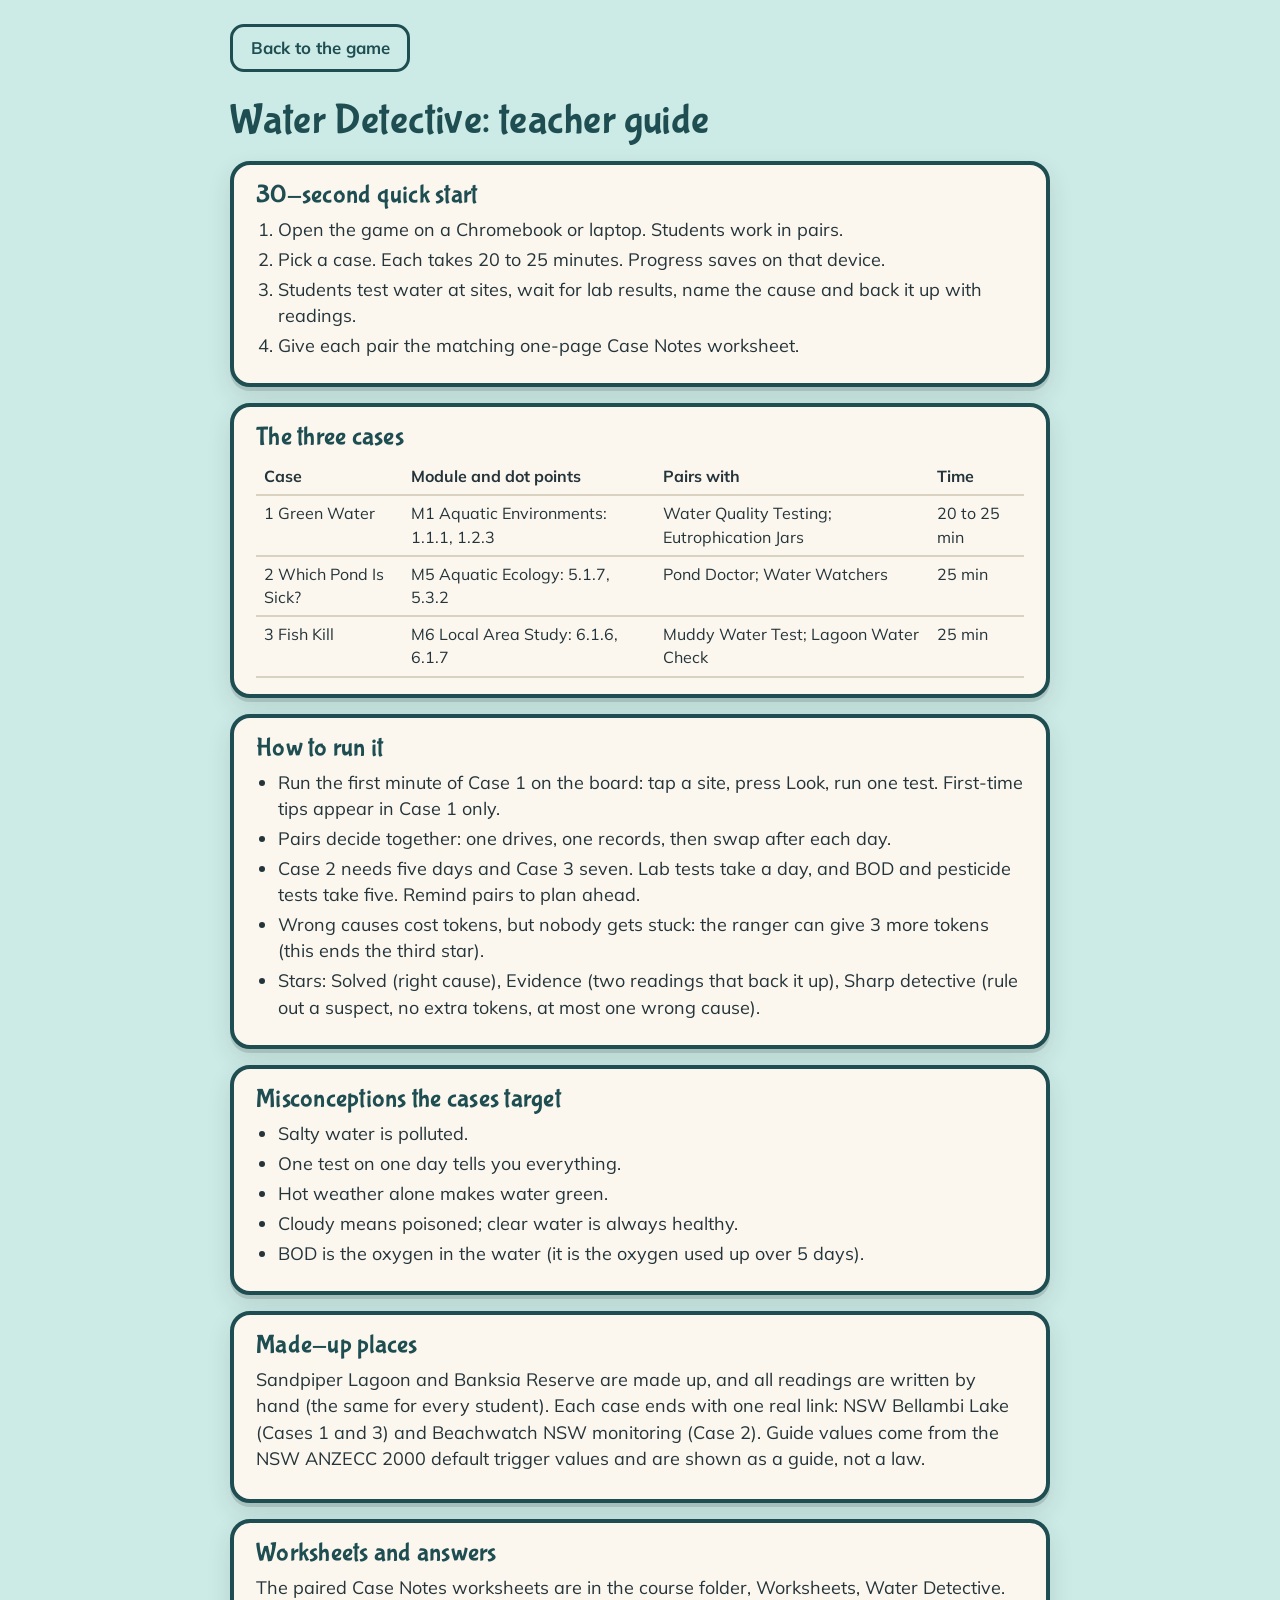
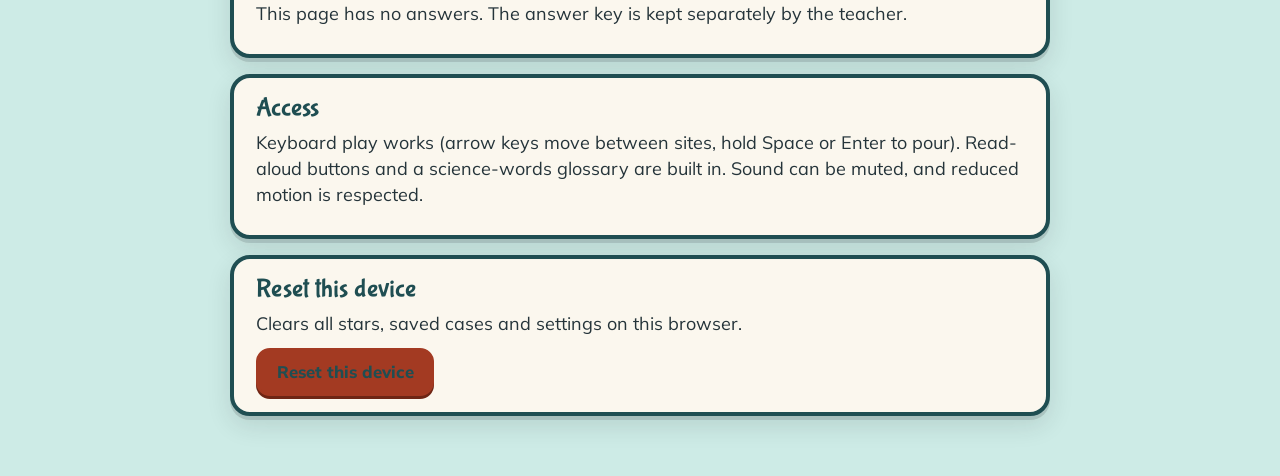
==== teacher.html @ 53dbc64f "Water Detective UI: map, instruments, board, wrap-up, report, teacher guide, playtest Co-Authored-By" ====
<!doctype html>
<html lang="en-AU">
<head>
<meta charset="utf-8">
<meta name="viewport" content="width=device-width, initial-scale=1">
<title>Water Detective: teacher guide</title>
<link rel="stylesheet" href="styles.css">
<style>
  .tg { max-width: 860px; margin: 0 auto; padding: 24px 20px 60px; display: flex; flex-direction: column; gap: 16px; }
  .tg section { background: var(--paper); border: 4px solid var(--ink); border-radius: 20px; padding: 16px 22px; box-shadow: var(--shadow); }
  .tg h2 { margin-bottom: 8px; } .tg ul, .tg ol { margin: 0 0 8px; padding-left: 22px; } .tg li { margin-bottom: 4px; }
  .tg table { width: 100%; border-collapse: collapse; font-size: 1rem; } .tg th, .tg td { text-align: left; padding: 6px 8px; border-bottom: 2px solid #D9D2C0; vertical-align: top; }
  .tg a { color: var(--ink); font-weight: 700; }
</style>
</head>
<body>
<div class="tg">
  <p><a class="btn ghost" href="index.html">Back to the game</a></p>
  <h1>Water Detective: teacher guide</h1>
  <section><h2>30-second quick start</h2>
    <ol><li>Open the game on a Chromebook or laptop. Students work in pairs.</li>
    <li>Pick a case. Each takes 20 to 25 minutes. Progress saves on that device.</li>
    <li>Students test water at sites, wait for lab results, name the cause and back it up with readings.</li>
    <li>Give each pair the matching one-page Case Notes worksheet.</li></ol></section>
  <section><h2>The three cases</h2>
    <table><thead><tr><th>Case</th><th>Module and dot points</th><th>Pairs with</th><th>Time</th></tr></thead><tbody>
    <tr><td>1 Green Water</td><td>M1 Aquatic Environments: 1.1.1, 1.2.3</td><td>Water Quality Testing; Eutrophication Jars</td><td>20 to 25 min</td></tr>
    <tr><td>2 Which Pond Is Sick?</td><td>M5 Aquatic Ecology: 5.1.7, 5.3.2</td><td>Pond Doctor; Water Watchers</td><td>25 min</td></tr>
    <tr><td>3 Fish Kill</td><td>M6 Local Area Study: 6.1.6, 6.1.7</td><td>Muddy Water Test; Lagoon Water Check</td><td>25 min</td></tr></tbody></table></section>
  <section><h2>How to run it</h2>
    <ul><li>Run the first minute of Case 1 on the board: tap a site, press Look, run one test. First-time tips appear in Case 1 only.</li>
    <li>Pairs decide together: one drives, one records, then swap after each day.</li>
    <li>Case 2 needs five days and Case 3 seven. Lab tests take a day, and BOD and pesticide tests take five. Remind pairs to plan ahead.</li>
    <li>Wrong causes cost tokens, but nobody gets stuck: the ranger can give 3 more tokens (this ends the third star).</li>
    <li>Stars: Solved (right cause), Evidence (two readings that back it up), Sharp detective (rule out a suspect, no extra tokens, at most one wrong cause).</li></ul></section>
  <section><h2>Misconceptions the cases target</h2>
    <ul><li>Salty water is polluted.</li><li>One test on one day tells you everything.</li><li>Hot weather alone makes water green.</li>
    <li>Cloudy means poisoned; clear water is always healthy.</li><li>BOD is the oxygen in the water (it is the oxygen used up over 5 days).</li></ul></section>
  <section><h2>Made-up places</h2>
    <p>Sandpiper Lagoon and Banksia Reserve are made up, and all readings are written by hand (the same for every student). Each case ends with one real link: NSW Bellambi Lake (Cases 1 and 3) and Beachwatch NSW monitoring (Case 2). Guide values come from the NSW ANZECC 2000 default trigger values and are shown as a guide, not a law.</p></section>
  <section><h2>Worksheets and answers</h2>
    <p>The paired Case Notes worksheets are in the course folder, Worksheets, Water Detective. This page has no answers. The answer key is kept separately by the teacher.</p></section>
  <section><h2>Access</h2>
    <p>Keyboard play works (arrow keys move between sites, hold Space or Enter to pour). Read-aloud buttons and a science-words glossary are built in. Sound can be muted, and reduced motion is respected.</p></section>
  <section><h2>Reset this device</h2>
    <p>Clears all stars, saved cases and settings on this browser.</p>
    <button class="btn danger" id="reset" type="button">Reset this device</button> <span id="done" role="status"></span></section>
</div>
<script>
  document.getElementById('reset').onclick = function () {
    if (!confirm('Clear all Water Detective progress on this device?')) return;
    try { localStorage.removeItem('water-detective:v1'); document.getElementById('done').textContent = 'Done. This device is reset.'; } catch (e) { document.getElementById('done').textContent = 'Could not reset.'; }
  };
</script>
</body>
</html>
---- styles.css ----
/* Water Detective: friendly field-notebook style. Light theme only (projector + print). */
@font-face { font-family: 'Bubblegum Sans'; src: url('fonts/BubblegumSans-Regular.ttf') format('truetype'); font-display: swap; }
@font-face { font-family: 'Mulish'; src: url('fonts/mulish-400.ttf') format('truetype'); font-weight: 400; font-display: swap; }
@font-face { font-family: 'Mulish'; src: url('fonts/mulish-700.ttf') format('truetype'); font-weight: 700; font-display: swap; }
@font-face { font-family: 'Mulish'; src: url('fonts/mulish-800.ttf') format('truetype'); font-weight: 800; font-display: swap; }

:root {
  --paper: #FBF7EE; --paper2: #F3ECDC; --text: #25343A; --muted: #55646A;
  --ink: #1F4E52; --bg: #CDEBE6; --pop: #F2A07F; --pop2: #E8775A;
  --good: #1E7A45; --goodbg: #DDF1E3; --warn: #8A4B00; --warnbg: #FFEFC9; --bad: #A33A22; --badbg: #FCE3DB;
  --focus: #0B5FFF; --radius: 18px; --shadow: 0 4px 0 rgba(31,40,44,.14), 0 10px 24px rgba(31,40,44,.12);
  --head: 'Bubblegum Sans', 'Trebuchet MS', system-ui, sans-serif; --body: 'Mulish', system-ui, sans-serif;
  color-scheme: light;
}
* { box-sizing: border-box; }
html { -webkit-text-size-adjust: 100%; }
body { margin: 0; font-family: var(--body); font-size: 18px; line-height: 1.45; color: var(--text); background: var(--bg); min-height: 100vh; overflow-x: hidden; }
body.has-dialog { overflow: hidden; }
#app { min-height: 100vh; display: flex; flex-direction: column; background: var(--bg); transition: background .3s; }
h1[tabindex]:focus { outline: none; }
h1, h2, h3 { font-family: var(--head); font-weight: 400; color: var(--ink); margin: 0; line-height: 1.1; letter-spacing: .01em; }
h1 { font-size: 2.6rem; } h2 { font-size: 1.6rem; } h3 { font-size: 1.25rem; }
p { margin: 0 0 .6em; }
.lead { font-size: 1.15rem; max-width: 46ch; }
.sr-only { position: absolute; width: 1px; height: 1px; margin: -1px; padding: 0; overflow: hidden; clip: rect(0 0 0 0); white-space: nowrap; border: 0; }
.skip { position: absolute; left: -999px; top: 0; background: #fff; padding: .5rem 1rem; z-index: 999; }
.skip:focus { left: 8px; top: 8px; }
:focus-visible { outline: 4px solid var(--focus); outline-offset: 3px; border-radius: 8px; }
button { font: inherit; color: inherit; }
.ico { display: block; flex: none; overflow: visible; }
[hidden] { display: none !important; }

/* ─── buttons */
.btn { display: inline-flex; align-items: center; justify-content: center; gap: .5rem; min-height: 48px; padding: .55rem 1.1rem; border: 3px solid var(--ink); border-radius: 14px; background: var(--paper); color: var(--ink); font-weight: 800; font-size: 1.05rem; cursor: pointer; text-decoration: none; box-shadow: 0 3px 0 var(--ink); transition: transform .08s, box-shadow .08s, background .15s; }
.btn:hover { background: #fff; }
.btn:active { transform: translateY(3px); box-shadow: 0 0 0 var(--ink); }
.btn.primary { background: var(--ink); color: #fff; }
.btn.primary:hover { filter: brightness(1.12); background: var(--ink); }
.btn.secondary { background: var(--pop); color: #26191A; }
.btn.secondary:hover { background: var(--pop); filter: brightness(1.05); }
.btn.ghost { background: transparent; box-shadow: none; border-color: var(--ink); }
.btn.ghost:hover { background: rgba(255,255,255,.7); }
.btn.big { min-height: 58px; font-size: 1.25rem; padding: .7rem 1.6rem; border-radius: 16px; }
.btn.wide { width: 100%; justify-content: flex-start; }
.btn.danger { background: var(--bad); border-color: var(--bad); box-shadow: 0 3px 0 #6e2514; }
.btn.link { border: 0; background: none; box-shadow: none; text-decoration: underline; min-height: 44px; font-weight: 700; color: var(--ink); }
.btn.icon-btn { width: 48px; min-width: 48px; padding: 0; }
.btn.disabled, .btn[disabled] { opacity: .55; cursor: not-allowed; box-shadow: none; }
.btn.disabled:active { transform: none; }
.flip { transform: scaleX(-1); display: flex; }

/* ─── top bar */
.topbar { position: sticky; top: 0; z-index: 20; display: flex; align-items: center; gap: 12px; min-height: 64px; padding: 6px 14px; background: var(--paper); border-bottom: 4px solid var(--ink); }
.tb-spacer { flex: 1; }
.tb-title { display: flex; flex-direction: column; line-height: 1.05; min-width: 0; }
.tb-case { font-weight: 800; font-size: .8rem; text-transform: uppercase; letter-spacing: .08em; color: var(--muted); }
.tb-name { font-family: var(--head); font-size: 1.55rem; color: var(--ink); white-space: nowrap; overflow: hidden; text-overflow: ellipsis; }
.tb-day { display: flex; align-items: center; gap: 8px; padding: 4px 14px 4px 10px; border: 3px solid var(--ink); border-radius: 999px; background: #fff; font-size: 1.05rem; white-space: nowrap; }
.tb-tokens { display: flex; align-items: center; gap: 10px; padding: 4px 12px; border: 3px solid var(--ink); border-radius: 999px; background: #fff; }
.tok-n { font-size: 1.15rem; min-width: 1ch; }
.drops { display: flex; gap: 2px; align-items: center; }
.drop { display: flex; transition: transform .2s, opacity .2s; }
.drop.empty { opacity: .28; filter: grayscale(1); }
.drop.spent { animation: pop-out .6s ease-out; }
.drop.gain { animation: pop-in .5s ease-out; }
.tb-btn { min-height: 46px; padding: .35rem .8rem; box-shadow: 0 3px 0 var(--ink); }
.title-bar { background: transparent; border-bottom: 0; position: static; min-height: 0; padding-bottom: 0; }

/* ─── title */
.title { max-width: 1100px; width: 100%; margin: 0 auto; padding: 0 20px 28px; display: flex; flex-direction: column; align-items: center; gap: 14px; }
.hero { text-align: center; display: flex; flex-direction: column; align-items: center; gap: 4px; padding-top: 4px; }
.hero h1 { font-size: 3.2rem; color: var(--ink); text-shadow: 3px 3px 0 var(--pop); }
.tagline { font-size: 1.35rem; font-weight: 700; color: var(--ink); margin: 0 0 6px; }
.logo { display: block; }
.cards { display: grid; grid-template-columns: repeat(3, 1fr); gap: 20px; width: 100%; }
.case-card { background: var(--paper); border: 4px solid var(--ink); border-radius: 22px; padding: 16px 18px 18px; box-shadow: var(--shadow); display: flex; flex-direction: column; gap: 6px; position: relative; overflow: hidden; }
.case-card::before { content: ''; position: absolute; inset: 0 0 auto 0; height: 14px; background: var(--pop); border-bottom: 4px solid var(--ink); }
.cc-top { display: flex; justify-content: space-between; align-items: center; margin-top: 14px; }
.cc-mod { background: var(--ink); color: #fff; font-weight: 800; border-radius: 999px; padding: 2px 12px; font-size: .95rem; }
.cc-badge { font-weight: 800; font-size: .85rem; color: var(--ink); background: var(--bg); border: 2px solid var(--ink); border-radius: 999px; padding: 0 10px; }
.case-card h2 { font-size: 1.9rem; margin-top: 4px; }
.cc-num { display: block; font-family: var(--body); font-weight: 800; font-size: .85rem; letter-spacing: .08em; text-transform: uppercase; color: var(--muted); }
.cc-place, .cc-dots { margin: 0; color: var(--muted); font-size: .98rem; }
.cc-stars { display: flex; gap: 2px; margin: 6px 0; color: var(--ink); }
.cc-actions { display: flex; flex-direction: column; align-items: flex-start; gap: 2px; margin-top: auto; }
.title-links { display: flex; flex-wrap: wrap; justify-content: center; gap: 12px; }
.title-toggles { display: flex; flex-wrap: wrap; justify-content: center; gap: 14px; }
.fine { color: var(--muted); font-size: .95rem; margin: 0; }
.toggle { display: inline-flex; align-items: center; gap: 12px; min-height: 48px; padding: 6px 14px; background: var(--paper); border: 3px solid var(--ink); border-radius: 14px; cursor: pointer; font-weight: 700; }
.tg-pill { width: 46px; height: 26px; border-radius: 999px; background: #C9CFD2; border: 3px solid var(--ink); position: relative; transition: background .15s; }
.tg-knob { position: absolute; top: 1px; left: 1px; width: 18px; height: 18px; border-radius: 50%; background: #fff; border: 2px solid var(--ink); transition: transform .15s; }
.toggle[aria-checked="true"] .tg-pill { background: var(--good); }
.toggle[aria-checked="true"] .tg-knob { transform: translateX(20px); }
.tg-state { min-width: 2.2ch; font-weight: 800; }
.menu { display: flex; flex-direction: column; gap: 12px; }
.menu .toggle { width: 100%; justify-content: space-between; }

/* ─── call + kit + wrap-up + results */
.call, .kit, .wrap, .results, .report { width: 100%; max-width: 900px; margin: 0 auto; padding: 22px 20px 48px; display: flex; flex-direction: column; gap: 14px; }
.kicker { margin: 0; font-weight: 800; text-transform: uppercase; letter-spacing: .08em; color: var(--muted); font-size: .9rem; }
.call h1 { font-size: 3rem; }
.call-row { display: flex; align-items: flex-end; gap: 18px; margin: 4px 0; }
.ranger { flex: none; background: #fff; border: 4px solid var(--ink); border-radius: 50%; padding: 6px; display: block; }
.bubble { position: relative; background: var(--paper); border: 4px solid var(--ink); border-radius: 24px; padding: 16px 22px; font-size: 1.3rem; box-shadow: var(--shadow); }
.bubble::before { content: ''; position: absolute; left: -16px; bottom: 34px; width: 24px; height: 24px; background: var(--paper); border-left: 4px solid var(--ink); border-bottom: 4px solid var(--ink); transform: rotate(45deg); }
.bubble .from { font-weight: 800; color: var(--ink); margin-bottom: 4px; }
.bubble .say { font-size: 1.3rem; line-height: 1.4; }
.chips { display: flex; flex-wrap: wrap; gap: 10px; }
.chip-info { display: inline-flex; align-items: center; gap: 8px; padding: 6px 14px 6px 10px; background: var(--paper); border: 3px solid var(--ink); border-radius: 999px; font-weight: 700; }
.call-actions { display: flex; flex-wrap: wrap; gap: 12px; align-items: center; margin-top: 8px; }
.kit h1, .wrap h1, .results h1 { font-size: 2.6rem; }
.kit-prog { font-weight: 800; color: var(--ink); margin: 0; }
.kit-grid { display: grid; grid-template-columns: repeat(3, 1fr); gap: 14px; }
.kit-item { position: relative; display: flex; flex-direction: column; align-items: center; justify-content: center; gap: 8px; min-height: 150px; padding: 14px 10px; background: var(--paper); border: 4px solid var(--ink); border-radius: 20px; cursor: pointer; box-shadow: 0 4px 0 var(--ink); font-weight: 800; text-align: center; color: var(--ink); }
.kit-item:hover:not(:disabled) { background: #fff; }
.kit-item.packed { background: var(--goodbg); border-color: var(--good); box-shadow: 0 4px 0 var(--good); color: #123d24; }
.kit-item:disabled { opacity: .5; cursor: default; }
.k-ok { position: absolute; top: 8px; right: 8px; width: 32px; height: 32px; border-radius: 50%; background: var(--good); color: #fff; display: none; align-items: center; justify-content: center; }
.kit-item.packed .k-ok { display: flex; }
.kit-msg { min-height: 3.2em; margin: 0; padding: 10px 16px; border-radius: 14px; background: var(--paper); border: 3px dashed var(--ink); font-weight: 700; }
.kit-msg.good { background: var(--goodbg); border-style: solid; border-color: var(--good); }
.kit-msg.bad { background: var(--badbg); border-style: solid; border-color: var(--bad); }
.kit.quick { align-items: flex-start; }
.shake, .wobble { animation: wobble .45s; }

.paper { background: var(--paper); border: 4px solid var(--ink); border-radius: 20px; padding: 18px 22px; box-shadow: var(--shadow); }
.frame { font-size: 1.5rem; line-height: 2.3; margin: 0; }
.blank { font: inherit; font-weight: 800; color: var(--ink); background: #fff; border: 3px dashed var(--ink); border-radius: 12px; padding: 0 14px; min-width: 6.5ch; min-height: 48px; cursor: pointer; vertical-align: baseline; margin: 0 2px; }
.blank.active { border-style: solid; background: var(--bg); box-shadow: 0 0 0 4px var(--pop); }
.blank.filled { background: var(--goodbg); border: 3px solid var(--good); color: #123d24; cursor: default; }
.chip-tray { display: flex; flex-wrap: wrap; gap: 12px; align-items: center; min-height: 64px; }
.tray-label { font-weight: 800; color: var(--muted); width: 100%; }
.wchip { font-weight: 800; font-size: 1.3rem; padding: 10px 22px; min-height: 52px; background: var(--pop); color: #26191A; border: 3px solid var(--ink); border-radius: 999px; cursor: pointer; box-shadow: 0 3px 0 var(--ink); }
.wchip:hover { filter: brightness(1.06); }
.chip-hint { min-height: 1.6em; color: var(--bad); font-weight: 700; margin: 0; }

.stars { list-style: none; margin: 0; padding: 0; display: grid; grid-template-columns: repeat(3, 1fr); gap: 14px; }
.star-slot { display: flex; flex-direction: column; align-items: center; text-align: center; gap: 4px; padding: 14px 10px; background: var(--paper); border: 4px solid var(--ink); border-radius: 20px; opacity: .3; transform: scale(.85); }
.star-slot.missed { color: var(--muted); }
.star-slot.stamped { opacity: 1; animation: stamp .5s cubic-bezier(.2, 1.6, .4, 1) both; }
.star-slot strong { font-family: var(--head); font-weight: 400; font-size: 1.4rem; color: var(--ink); }
.star-why { font-size: .98rem; }
.story h2, .real h2 { margin-bottom: 6px; }
.story p { font-size: 1.3rem; margin: 0; }
.res-actions { display: flex; flex-wrap: wrap; gap: 12px; align-items: center; }
.nb-flags summary { cursor: pointer; font-weight: 800; padding: 10px 0; color: var(--ink); }

/* ─── glossary */
.gloss { font: inherit; color: var(--ink); background: linear-gradient(transparent 62%, color-mix(in srgb, var(--pop) 60%, transparent) 62%); border: 0; border-bottom: 2px dotted var(--ink); padding: 0 1px; margin: 0; cursor: help; font-weight: 700; }
.gloss:hover { background: var(--pop); }
.gl-list { display: grid; gap: 10px; margin-top: 12px; }
.gl-row { padding: 10px 14px; background: #fff; border: 3px solid var(--ink); border-radius: 14px; }
.gl-row h3 { margin-bottom: 2px; }
.gl-row p { margin: 0; }

/* ─── dialogs */
.dlg { position: fixed; inset: 0; z-index: 100; background: rgba(28, 38, 42, .58); display: flex; align-items: center; justify-content: center; padding: 14px; animation: fade .15s; }
.dlg-panel { width: min(560px, 100%); max-height: calc(100vh - 28px); overflow: auto; background: var(--paper); border: 4px solid var(--ink); border-radius: 22px; box-shadow: 0 12px 40px rgba(0,0,0,.35); display: flex; flex-direction: column; }
.dlg.wide .dlg-panel { width: min(880px, 100%); }
.dlg.small .dlg-panel { width: min(440px, 100%); }
.dlg-head { display: flex; align-items: center; justify-content: space-between; gap: 10px; padding: 14px 14px 4px 22px; }
.dlg-head h2 { font-size: 1.9rem; }
.dlg-body { padding: 8px 22px 16px; display: flex; flex-direction: column; gap: 12px; }
.dlg-actions { display: flex; gap: 12px; justify-content: flex-end; padding: 0 22px 18px; flex-wrap: wrap; }
.table-wrap { overflow-x: auto; }
.guide-table { width: 100%; border-collapse: separate; border-spacing: 0; background: #fff; border: 3px solid var(--ink); border-radius: 14px; overflow: hidden; font-size: 1.02rem; }
.guide-table th, .guide-table td { text-align: left; padding: 9px 12px; border-bottom: 2px solid #D9D2C0; vertical-align: top; }
.guide-table thead th { background: var(--bg); font-family: var(--head); font-weight: 400; font-size: 1.15rem; color: var(--ink); }
.guide-table tbody th { font-weight: 800; }
.guide-table tr:last-child th, .guide-table tr:last-child td { border-bottom: 0; }
.note, .src { color: var(--muted); font-size: .98rem; margin: 0; }
.tips { list-style: none; padding: 0; margin: 0; display: flex; flex-direction: column; gap: 10px; }
.tips li { display: flex; gap: 12px; align-items: flex-start; background: #fff; border: 3px solid var(--ink); border-radius: 14px; padding: 10px 14px; }
.tips li.none { color: var(--muted); border-style: dashed; }
.tip-n { flex: none; width: 30px; height: 30px; border-radius: 50%; background: var(--pop); border: 3px solid var(--ink); font-weight: 800; display: flex; align-items: center; justify-content: center; }
.graph-pick { display: flex; flex-wrap: wrap; gap: 14px; }
.graph-pick label { display: flex; align-items: center; gap: 8px; font-weight: 800; }
select { font: inherit; font-weight: 700; padding: 8px 12px; border: 3px solid var(--ink); border-radius: 12px; background: #fff; min-height: 46px; max-width: 100%; }
.graph-svg { width: 100%; height: auto; background: var(--paper); }
.graph-svg text { font-family: var(--body); fill: var(--text); }
.g-tick { font-size: 14px; } .g-axis { font-size: 15px; font-weight: 800; } .g-val { font-size: 15px; font-weight: 800; } .g-guide { font-size: 14px; font-weight: 800; fill: #A83B17 !important; }

/* ─── bench (instruments) */
.bench-dlg .dlg-panel { width: min(640px, 100%); }
.bench-dlg.wide .dlg-panel { width: min(720px, 100%); }
.bench { display: flex; flex-direction: column; gap: 8px; align-items: stretch; }
.bench-top { display: flex; justify-content: space-between; font-weight: 800; color: var(--muted); }
.bench-site { display: inline-flex; gap: 6px; align-items: center; }
.bench-stage { background: linear-gradient(#EAF6FA, #F7F1E1 70%); border: 3px solid var(--ink); border-radius: 18px; padding: 6px; display: flex; justify-content: center; }
.bench-svg { width: 100%; max-height: 40vh; height: auto; }
.bench-svg.short { max-height: 26vh; }
.bench-svg.tall { max-height: 44vh; width: auto; }
.bench-cap { margin: 0; min-height: 2.9em; font-weight: 700; font-size: 1.1rem; text-align: center; }
.bench-hint { margin: 0; text-align: center; font-size: .9rem; color: var(--muted); }
.bench-readout { align-self: center; display: flex; align-items: baseline; gap: 10px; background: #CFE5D3; border: 3px solid #1F3B2D; border-radius: 14px; padding: 4px 22px; color: #1F3B2D; }
.bench-readout strong { font-size: 2.2rem; font-variant-numeric: tabular-nums; min-width: 2ch; text-align: right; }
.bench-readout.lab { background: #FFF0C9; border-color: var(--ink); color: var(--ink); }
.rd-label, .rd-unit { font-weight: 800; }
.lcd-ghost { font-family: var(--body); font-weight: 800; fill: #1F3B2D; opacity: .06; font-variant-numeric: tabular-nums; }
.lcd-live { font-family: var(--body); font-weight: 800; fill: #1F3B2D; font-variant-numeric: tabular-nums; }
.lcd-unit { font-family: var(--body); font-weight: 800; fill: #3b5a49; }
.ref-num { font-family: var(--body); font-weight: 800; font-size: 15px; fill: #1F3B2D; }
.ref-unit { font-family: var(--head); font-size: 22px; fill: #1F3B2D; }
.lab-label { font-family: var(--head); font-size: 15px; fill: #1F3B2D; }
.b-ripple { animation: none; }
.strip-ui { display: flex; flex-direction: column; gap: 10px; align-items: center; }
.strip-mine { display: flex; align-items: center; gap: 12px; font-weight: 800; }
.sm-chip { width: 90px; height: 34px; border-radius: 8px; border: 3px solid #1F3B2D; background: #eee; display: block; }
.chart { display: grid; grid-template-columns: repeat(6, 1fr); gap: 8px; width: 100%; }
.swatch { display: flex; flex-direction: column; align-items: stretch; gap: 4px; padding: 6px; background: #fff; border: 3px solid var(--ink); border-radius: 12px; cursor: pointer; min-height: 72px; font-weight: 800; }
.sw-chip { height: 34px; border-radius: 6px; background: var(--sw); border: 2px solid rgba(0,0,0,.35); }
.sw-num { text-align: center; }
.swatch.right { background: var(--goodbg); border-color: var(--good); }
.swatch.hint { animation: glow 1s ease-in-out infinite; }
.pour-ui { display: flex; flex-wrap: wrap; gap: 12px; align-items: center; justify-content: center; }
.pour { min-width: 220px; min-height: 64px; font-size: 1.3rem; touch-action: none; user-select: none; -webkit-user-select: none; }
.fly-chip { position: fixed; z-index: 300; pointer-events: none; padding: 6px 16px; background: var(--pop); border: 3px solid var(--ink); border-radius: 999px; font-weight: 800; color: #26191A; white-space: nowrap; transform: translate(-50%, -50%); }

/* ─── investigate */
.inv-main { display: grid; grid-template-columns: 62% 38%; height: calc(100vh - 64px); min-height: 0; }
.map-col { display: flex; flex-direction: column; gap: 8px; padding: 10px 8px 10px 14px; min-width: 0; min-height: 0; position: relative; }
.map-wrap { position: relative; flex: 0 0 auto; display: flex; justify-content: center; align-items: flex-start; }
.mapbox { position: relative; width: 100%; max-width: calc((100vh - 64px - 140px) * 1.5625); aspect-ratio: 1000 / 640; border: 4px solid var(--ink); border-radius: 22px; overflow: hidden; background: #BFE3F2; box-shadow: var(--shadow); }
.map-svg { position: absolute; inset: 0; width: 100%; height: 100%; display: block; }
.map-tint { position: absolute; inset: 0; pointer-events: none; transition: background .8s; mix-blend-mode: multiply; }
.pins { position: absolute; inset: 0; }
.pin { position: absolute; transform: translate(-50%, -50%); width: 56px; height: 56px; padding: 0; background: none; border: 0; cursor: pointer; display: block; }
.pin-badge { position: absolute; inset: 0; margin: auto; width: 50px; height: 50px; border-radius: 50%; background: var(--paper); border: 4px solid var(--ink); color: var(--ink); font-family: var(--head); font-size: 1.7rem; display: flex; align-items: center; justify-content: center; box-shadow: 0 4px 0 rgba(31,40,44,.35); transition: transform .12s, background .15s; }
.pin:hover .pin-badge { transform: scale(1.1); background: #fff; }
.pin-name { position: absolute; top: calc(100% - 2px); left: 50%; transform: translateX(-50%); white-space: nowrap; background: var(--paper); border: 3px solid var(--ink); border-radius: 999px; padding: 0 12px; font-weight: 800; font-size: .95rem; line-height: 1.5; color: var(--ink); box-shadow: 0 2px 0 rgba(31,40,44,.3); }
.pin-here { position: absolute; bottom: calc(100% + 2px); left: 50%; transform: translateX(-50%); white-space: nowrap; background: var(--pop2); color: #fff; border: 3px solid var(--ink); border-radius: 999px; padding: 0 10px; font-weight: 800; font-size: .85rem; display: none; }
.pin-tick { position: absolute; right: -8px; top: -8px; width: 24px; height: 24px; border-radius: 50%; background: var(--good); color: #fff; border: 3px solid #fff; display: none; align-items: center; justify-content: center; }
.pin.tested .pin-tick { display: flex; }
.pin.sel .pin-badge { background: var(--pop); transform: scale(1.12); box-shadow: 0 0 0 5px #fff, 0 0 0 9px var(--ink); }
.pin.sel .pin-here { display: block; }
.pin.sel .pin-name { background: var(--ink); color: #fff; }
.pin-pulse { position: absolute; inset: 0; border-radius: 50%; }
.pin.flash .pin-pulse { animation: ping .6s ease-out; }
.pin:focus-visible { outline: none; }
.pin:focus-visible .pin-badge { box-shadow: 0 0 0 4px #fff, 0 0 0 8px var(--focus); }
.map-wipe { position: absolute; inset: 0; pointer-events: none; display: flex; align-items: center; justify-content: center; background: linear-gradient(90deg, transparent, rgba(31,78,82,.88) 30%, rgba(31,78,82,.88) 70%, transparent); opacity: 0; transform: translateX(-100%); }
.map-wipe.go { animation: wipe .9s ease-in-out; }
.wipe-day { font-family: var(--head); font-size: 4rem; color: #fff; text-shadow: 3px 3px 0 var(--pop2); }
.coach-host { position: absolute; z-index: 15; bottom: 14px; left: 14px; right: 14px; display: flex; justify-content: center; pointer-events: none; }
#coach { pointer-events: auto; display: flex; align-items: center; gap: 10px; background: #FFF6D6; border: 4px solid var(--ink); border-radius: 18px; padding: 8px 12px; box-shadow: var(--shadow); max-width: 640px; font-weight: 700; font-size: 1.05rem; animation: pop-in .35s ease-out; }
.cstep { flex: none; background: var(--ink); color: #fff; border-radius: 999px; padding: 0 10px; font-weight: 800; font-size: .9rem; }
#coach .btn { min-height: 44px; padding: .3rem .8rem; font-size: .95rem; }
.coach-target { animation: coach-pulse 1.3s ease-in-out infinite; border-radius: 14px; }
.pins.coach-target { animation: none; }
.pins.coach-target .pin:not(.sel) .pin-badge { animation: coach-badge 1.3s ease-in-out infinite; }
.tray { background: var(--paper); border: 4px solid var(--ink); border-radius: 18px; padding: 8px 12px; display: flex; flex-direction: column; gap: 6px; max-width: calc((100vh - 64px - 140px) * 1.5625); width: 100%; margin: 0 auto; }
.tray-row { display: flex; align-items: center; justify-content: space-between; gap: 12px; }
.tray-wx { display: flex; align-items: center; gap: 10px; font-weight: 700; min-width: 0; }
.wx-text { font-size: 1.02rem; line-height: 1.2; }
.tray-wait { display: flex; align-items: center; gap: 10px; flex-wrap: wrap; min-height: 40px; border-top: 3px dashed rgba(31,78,82,.35); padding-top: 6px; }
.tray-title { display: inline-flex; align-items: center; gap: 6px; font-weight: 800; color: var(--ink); font-size: .98rem; }
.wait-list { display: flex; gap: 8px; flex-wrap: wrap; }
.wait-chip { display: inline-flex; align-items: center; gap: 6px; background: #FFF0C9; border: 3px solid var(--ink); border-radius: 999px; padding: 0 12px 0 8px; font-weight: 700; font-size: .95rem; line-height: 1.9; }
.wait-chip b { background: var(--ink); color: #fff; border-radius: 999px; padding: 0 8px; line-height: 1.5; font-size: .85rem; }
.wait-chip small { color: var(--muted); font-size: .85rem; }
.wait-none { color: var(--muted); font-size: .98rem; }
#next-day { min-height: 50px; white-space: nowrap; }

.panel { display: flex; flex-direction: column; min-height: 0; padding: 10px 14px 10px 6px; }
.tabs { display: flex; gap: 6px; padding: 0 12px; position: relative; z-index: 2; }
.tab { position: relative; display: flex; align-items: center; gap: 8px; padding: 8px 20px; min-height: 48px; background: var(--paper2); border: 4px solid var(--ink); border-bottom: 0; border-radius: 16px 16px 0 0; font-weight: 800; font-size: 1.1rem; cursor: pointer; color: var(--ink); opacity: .85; }
.tab.on { background: var(--paper); opacity: 1; }
.badge { min-width: 24px; height: 24px; border-radius: 999px; background: var(--pop2); color: #fff; border: 2px solid var(--ink); font-size: .85rem; display: inline-flex; align-items: center; justify-content: center; padding: 0 6px; }
.tab.bump { animation: bump .5s; }
.panes { flex: 1; min-height: 0; background: var(--paper); border: 4px solid var(--ink); border-radius: 18px; margin-top: -4px; position: relative; display: flex; }
.pane { flex: 1; overflow-y: auto; padding: 12px; display: flex; flex-direction: column; gap: 10px; min-width: 0; }
.panel-foot { padding-top: 10px; display: flex; justify-content: flex-end; }
.site-card { display: flex; gap: 12px; align-items: center; padding: 8px 12px; background: #fff; border: 3px solid var(--ink); border-radius: 14px; }
.site-card p { margin: 0; color: var(--muted); font-size: 1rem; line-height: 1.3; }
.site-card.empty { border-style: dashed; background: transparent; }
.sc-letter { flex: none; width: 44px; height: 44px; border-radius: 50%; background: var(--pop); border: 4px solid var(--ink); font-family: var(--head); font-size: 1.6rem; display: flex; align-items: center; justify-content: center; color: var(--ink); }
.btn.look { width: 100%; justify-content: flex-start; background: #fff; min-height: 54px; }
.btn.look .free { margin-left: auto; background: var(--good); color: #fff; border-radius: 999px; padding: 0 10px; font-size: .85rem; }
.look-text { margin: 0; padding: 8px 12px; background: #FFF6D6; border: 3px solid var(--ink); border-radius: 14px; font-size: 1.02rem; }
.look-day { display: inline-block; margin-right: 8px; font-weight: 800; font-size: .8rem; background: var(--ink); color: #fff; border-radius: 999px; padding: 0 8px; }
.tool-grid { display: grid; grid-template-columns: repeat(2, minmax(0, 1fr)); gap: 8px; }
.tool { display: grid; grid-template-columns: 38px 1fr; grid-template-rows: auto auto; column-gap: 8px; align-items: center; text-align: left; padding: 8px 10px; min-height: 76px; background: #fff; border: 3px solid var(--ink); border-radius: 14px; cursor: pointer; box-shadow: 0 3px 0 var(--ink); color: var(--ink); }
.tool:hover:not(.disabled) { background: var(--bg); }
.tool:active:not(.disabled) { transform: translateY(3px); box-shadow: none; }
.t-ico { grid-row: 1 / span 2; }
.t-name { font-weight: 800; line-height: 1.15; font-size: 1rem; }
.t-cost { display: flex; align-items: center; gap: 2px; font-size: .85rem; color: var(--muted); font-weight: 700; }
.t-lab { margin-left: 6px; background: #FFF0C9; border: 2px solid var(--ink); border-radius: 999px; padding: 0 6px; color: var(--ink); }
.t-why { grid-column: 2; font-size: .82rem; color: var(--bad); font-weight: 700; line-height: 1.15; }
.tool.disabled { opacity: .7; background: #EFEBE0; box-shadow: none; cursor: not-allowed; }
.topup { display: flex; flex-wrap: wrap; gap: 6px 12px; align-items: center; padding: 8px 12px; background: var(--warnbg); border: 3px solid var(--ink); border-radius: 14px; }
.topup p { margin: 0; font-weight: 800; }
.topup small { width: 100%; color: var(--warn); }
.tool-help { font-size: .98rem; color: var(--text); }
.tool-help summary { cursor: pointer; font-weight: 800; color: var(--ink); min-height: 44px; display: flex; align-items: center; }
.tool-help ul { margin: 0; padding-left: 20px; }
.tool-help li { margin-bottom: 4px; }
.nb { display: flex; flex-direction: column; gap: 12px; }
.nb-tools { display: flex; justify-content: flex-end; }
.nb-empty { color: var(--muted); margin: 8px 4px; }
.nb-group { display: flex; flex-direction: column; gap: 6px; }
.nb-group h3 { display: flex; align-items: center; gap: 8px; font-size: 1.2rem; }
.nb-letter { width: 30px; height: 30px; border-radius: 50%; background: var(--pop); border: 3px solid var(--ink); display: inline-flex; align-items: center; justify-content: center; font-size: 1.1rem; }
.nb-row { display: grid; grid-template-columns: 30px 1fr auto; gap: 10px; align-items: center; text-align: left; padding: 8px 12px; background: #fff; border: 3px solid var(--ink); border-radius: 12px; width: 100%; position: relative; }
.nb-row.fresh { box-shadow: 0 0 0 3px var(--pop); }
.nb-body { display: flex; flex-direction: column; min-width: 0; }
.nb-label { font-weight: 800; font-size: .95rem; color: var(--muted); }
.nb-val { font-size: 1.35rem; font-weight: 800; color: var(--ink); font-variant-numeric: tabular-nums; }
.nb-look { font-size: .98rem; line-height: 1.3; }
.nb-sub { font-size: .88rem; color: var(--muted); line-height: 1.25; }
.nb-meta { display: flex; flex-direction: column; align-items: flex-end; gap: 3px; }
.nb-day { background: var(--ink); color: #fff; border-radius: 999px; padding: 0 9px; font-size: .82rem; font-weight: 800; white-space: nowrap; }
.nb-new { background: var(--pop2); color: #fff; border-radius: 999px; padding: 0 8px; font-size: .78rem; font-weight: 800; }
.nb-flag { border-radius: 8px; padding: 0 8px; font-size: .78rem; font-weight: 800; text-align: right; }
.nb-flag.ok { background: var(--goodbg); color: var(--good); } .nb-flag.high, .nb-flag.low { background: var(--badbg); color: var(--bad); }
.nb.selectable .nb-row { cursor: pointer; grid-template-columns: 30px 1fr auto 30px; }
.nb.selectable .nb-row:hover { background: var(--bg); }
.nb.selectable .nb-row.on { background: var(--goodbg); border-color: var(--good); }
.nb-check { width: 30px; height: 30px; border-radius: 8px; border: 3px solid var(--ink); background: #fff; display: flex; align-items: center; justify-content: center; color: transparent; }
.nb-row.on .nb-check { background: var(--good); color: #fff; border-color: var(--good); }

/* ─── board */
.board { width: 100%; max-width: 1180px; margin: 0 auto; padding: 16px 20px 110px; display: flex; flex-direction: column; gap: 14px; }
.board-intro { display: flex; flex-wrap: wrap; gap: 12px; align-items: center; justify-content: space-between; }
.board-intro .lead { margin: 0; font-size: 1.3rem; }
.board-cols { display: grid; grid-template-columns: minmax(0, 1.1fr) minmax(0, 1fr); gap: 18px; align-items: start; }
.board-cols.locked { opacity: .55; pointer-events: none; }
.col { display: flex; flex-direction: column; gap: 18px; min-width: 0; }
.step { background: var(--paper); border: 4px solid var(--ink); border-radius: 20px; padding: 14px 16px 16px; box-shadow: var(--shadow); display: flex; flex-direction: column; gap: 10px; }
.step h2 { display: flex; align-items: center; gap: 10px; font-size: 1.5rem; }
.step-n { flex: none; width: 36px; height: 36px; border-radius: 50%; background: var(--ink); color: #fff; font-family: var(--head); font-size: 1.35rem; display: inline-flex; align-items: center; justify-content: center; }
.step-help { margin: 0; color: var(--muted); }
.ev-count { margin-left: auto; font-family: var(--body); font-weight: 800; font-size: 1rem; background: var(--bg); border: 3px solid var(--ink); border-radius: 999px; padding: 0 12px; }
.ev-box { max-height: 520px; overflow-y: auto; padding: 2px; }
.suspects { display: grid; grid-template-columns: 1fr 1fr; gap: 10px; }
.suspect { position: relative; display: flex; flex-direction: column; gap: 4px; padding: 10px 12px; background: #fff; border: 3px solid var(--ink); border-radius: 16px; cursor: pointer; }
.suspect:hover { background: var(--bg); }
.suspect.on { background: var(--goodbg); border-color: var(--good); box-shadow: 0 0 0 4px var(--good); }
.suspect label { display: flex; align-items: center; gap: 10px; cursor: pointer; font-size: 1.05rem; line-height: 1.2; color: var(--ink); }
.suspect p { margin: 0; font-size: .98rem; color: var(--muted); }
.sus-ico { flex: none; }
.sr-radio { position: absolute; opacity: 0; width: 1px; height: 1px; }
.suspect:has(.sr-radio:focus-visible) { outline: 4px solid var(--focus); outline-offset: 3px; }
.ro-chips { display: flex; flex-wrap: wrap; gap: 8px; }
.chip { padding: 6px 14px; min-height: 44px; background: #fff; border: 3px solid var(--ink); border-radius: 999px; font-weight: 700; cursor: pointer; font-size: .98rem; }
.chip.on { background: var(--ink); color: #fff; }
.ro-pick { display: flex; flex-direction: column; gap: 4px; font-weight: 800; }
.board-foot { position: fixed; left: 0; right: 0; bottom: 0; z-index: 30; display: flex; align-items: center; justify-content: space-between; gap: 16px; padding: 10px 24px; background: var(--paper); border-top: 4px solid var(--ink); }
.check-status { margin: 0; font-weight: 700; }
.result { background: var(--paper); border: 4px solid var(--ink); border-radius: 20px; padding: 16px 20px; display: flex; flex-direction: column; gap: 10px; box-shadow: var(--shadow); }
.result.good { border-color: var(--good); background: #F4FBF6; }
.result.bad { border-color: var(--bad); background: #FFF6F2; }
.res-main { font-size: 1.3rem; font-weight: 800; margin: 0; }
.res-why { margin: 0; }
.fb { list-style: none; margin: 0; padding: 0; display: flex; flex-direction: column; gap: 8px; }
.fb li { display: flex; gap: 10px; padding: 8px 12px; border-radius: 12px; border: 3px solid var(--ink); background: #fff; }
.fb li.ok { border-color: var(--good); background: var(--goodbg); }
.fb li.weak { border-color: #B07400; background: var(--warnbg); }
.fb-ico { flex: none; width: 30px; height: 30px; border-radius: 50%; display: flex; align-items: center; justify-content: center; }
.fb li.ok .fb-ico { background: var(--good); color: #fff; }
.fb-body { display: flex; flex-direction: column; }

/* ─── report */
.report { align-items: center; }
.report-sheet { width: 100%; background: #fff; border: 4px solid var(--ink); border-radius: 18px; padding: 22px 26px; box-shadow: var(--shadow); display: flex; flex-direction: column; gap: 14px; }
.rc-title { display: flex; align-items: baseline; justify-content: space-between; border-bottom: 4px solid var(--ink); padding-bottom: 6px; }
.rc-title p { margin: 0; font-family: var(--head); font-size: 1.6rem; color: var(--ink); }
.rc-who { display: flex; flex-wrap: wrap; gap: 12px; justify-content: space-between; align-items: center; font-weight: 800; }
.rc-who input { font: inherit; font-weight: 700; padding: 6px 12px; border: 3px solid var(--ink); border-radius: 10px; min-height: 44px; min-width: 240px; }
.print-name { display: none; border-bottom: 2px solid #000; min-width: 260px; }
.rc-list { display: flex; flex-direction: column; gap: 12px; }
.rc-case { border: 3px solid var(--ink); border-radius: 14px; padding: 10px 14px; background: var(--bg); }
.rc-case.todo { background: #F4F1E8; border-style: dashed; }
.rc-head { display: flex; align-items: center; gap: 12px; flex-wrap: wrap; }
.rc-head h2 { font-size: 1.5rem; }
.rc-mod { background: var(--ink); color: #fff; border-radius: 999px; padding: 0 12px; font-weight: 800; }
.rc-stars { margin-left: auto; display: inline-flex; color: var(--ink); }
.rc-place { margin: 2px 0 6px; color: var(--muted); font-size: .98rem; }
.rc-sentence { margin: 0; font-size: 1.05rem; }
.rc-sentence.none { color: var(--muted); }
.rc-line { margin: 0; text-align: center; font-family: var(--head); font-size: 1.5rem; color: var(--ink); }
.rc-actions { display: flex; gap: 12px; flex-wrap: wrap; justify-content: center; }

#toast { position: fixed; left: 50%; bottom: 22px; transform: translate(-50%, 30px); opacity: 0; z-index: 200; max-width: min(640px, calc(100vw - 24px)); padding: 12px 20px; background: var(--ink); color: #fff; border-radius: 16px; font-weight: 700; box-shadow: 0 8px 24px rgba(0,0,0,.3); pointer-events: none; transition: opacity .2s, transform .2s; }
#toast.show { opacity: 1; transform: translate(-50%, 0); }
#toast.warn { background: #7A3B00; }

/* ─── keyframes */
@keyframes fade { from { opacity: 0; } }
@keyframes pop-in { 0% { transform: scale(.6); opacity: 0; } 70% { transform: scale(1.12); } 100% { transform: scale(1); opacity: 1; } }
@keyframes pop-out { 0% { transform: scale(1.5) translateY(-6px); opacity: 1; } 100% { transform: scale(1); opacity: .28; } }
@keyframes wobble { 0%, 100% { transform: translateX(0); } 20% { transform: translateX(-9px) rotate(-2deg); } 40% { transform: translateX(8px) rotate(2deg); } 60% { transform: translateX(-6px); } 80% { transform: translateX(4px); } }
@keyframes stamp { 0% { transform: scale(2.2) rotate(-10deg); opacity: 0; } 60% { transform: scale(.92) rotate(2deg); opacity: 1; } 100% { transform: scale(1) rotate(0); opacity: 1; } }
@keyframes ping { 0% { box-shadow: 0 0 0 0 var(--pop2); } 100% { box-shadow: 0 0 0 28px rgba(232,119,90,0); } }
@keyframes wipe { 0% { transform: translateX(-100%); opacity: 1; } 45%, 55% { transform: translateX(0); opacity: 1; } 100% { transform: translateX(100%); opacity: 1; } }
@keyframes bump { 0%, 100% { transform: scale(1); } 40% { transform: scale(1.12); } }
@keyframes glow { 0%, 100% { box-shadow: 0 0 0 0 rgba(242,160,127,0); } 50% { box-shadow: 0 0 0 6px var(--pop); } }
@keyframes coach-pulse { 0%, 100% { box-shadow: 0 0 0 0 rgba(242,160,127,.0); } 50% { box-shadow: 0 0 0 6px var(--pop); } }
@keyframes coach-badge { 0%, 100% { transform: scale(1); } 50% { transform: scale(1.18); box-shadow: 0 0 0 6px var(--pop); } }

@media (prefers-reduced-motion: reduce) {
  *, *::before, *::after { animation-duration: .001s !important; animation-iteration-count: 1 !important; transition-duration: .001s !important; scroll-behavior: auto !important; }
  .map-wipe.go { animation: none; }
}

/* ─── responsive */
@media (max-width: 1100px) {
  .tb-btn .lbl { display: none; } .tb-btn { padding: .35rem; min-width: 46px; }
  .tool-grid { grid-template-columns: minmax(0, 1fr); }
  .board-cols { display: flex; flex-direction: column; gap: 18px; }
  .col { display: contents; }
  .step.ev { order: 2; } .step.ro { order: 3; }
}
@media (max-width: 899px) {
  body { font-size: 18px; }
  .inv-main { display: block; height: auto; }
  .map-col { padding: 8px; }
  .mapbox, .tray { max-width: none; }
  .panel { padding: 6px 8px 0; }
  .panes { min-height: 360px; }
  .pane { overflow: visible; }
  .panel-foot { position: sticky; bottom: 0; z-index: 25; padding: 10px 0; background: linear-gradient(transparent, var(--bg) 30%); }
  .panel-foot .btn { width: 100%; }
  .tool-grid { grid-template-columns: repeat(2, minmax(0, 1fr)); }
  .cards { grid-template-columns: 1fr; }
  .hero h1 { font-size: 3rem; }
  .kit-grid { grid-template-columns: 1fr 1fr; }
  .stars { grid-template-columns: 1fr; }
  .star-slot { flex-direction: row; text-align: left; gap: 12px; flex-wrap: wrap; }
  .coach-host { position: static; margin-top: 8px; width: 100%; }
  .map-wrap { display: block; }
}
@media (max-width: 600px) {
  h1, .call h1 { font-size: 2.1rem; } .hero h1 { font-size: 2.6rem; }
  .topbar { position: static; gap: 8px; padding: 6px 8px; flex-wrap: wrap; }
  .tb-title { flex: 1 1 0; }
  .tb-name { font-size: 1.25rem; }
  .tb-spacer { display: none; }
  .tb-tokens { margin-right: auto; }
  #toast { bottom: 96px; }
  .pane { padding-bottom: 20px; }
  .tb-day, .tb-tokens { padding: 2px 8px; font-size: .95rem; }
  .drop .ico { width: 16px; height: 16px; }
  .drops { gap: 0; }
  .tb-btn, .topbar .icon-btn { min-width: 44px; width: 44px; min-height: 44px; padding: 0; }
  .tool-grid { grid-template-columns: minmax(0, 1fr); }
  #coach { flex-wrap: wrap; max-width: 100%; width: 100%; font-size: 1rem; }
  .coach-host { width: 100%; }
  .call-row { flex-direction: column; align-items: flex-start; }
  .bubble::before { display: none; }
  .bubble, .bubble .say { font-size: 1.15rem; }
  .pin { width: 52px; height: 52px; }
  .pin-badge { width: 44px; height: 44px; font-size: 1.45rem; }
  .pin-name { display: none; }
  .pin.sel .pin-name { display: block; font-size: .85rem; }
  .tray-row { flex-direction: column; align-items: stretch; }
  .wipe-day { font-size: 2.6rem; }
  .suspects { grid-template-columns: 1fr; }
  .kit-item { min-height: 128px; }
  .frame { font-size: 1.25rem; line-height: 2.4; }
  .board { padding: 12px 12px 130px; }
  .board-foot { flex-direction: column; align-items: stretch; padding: 8px 12px; gap: 6px; }
  .board-foot .btn { width: 100%; }
  .dlg { padding: 8px; } .dlg-body { padding: 6px 14px 14px; } .dlg-head { padding: 10px 10px 2px 16px; }
  .chart { grid-template-columns: repeat(3, 1fr); }
  .bench-svg { max-height: 34vh; } .bench-svg.tall { max-height: 36vh; }
  .report-sheet { padding: 14px; }
  .rc-stars { margin-left: 0; }
}

/* ─── print: the report card on one A4 page, light */
@media print {
  @page { size: A4; margin: 14mm; }
  body, #app { background: #fff !important; color: #000; }
  .topbar, .rc-actions, #toast, .skip, #live, .dlg { display: none !important; }
  .report { padding: 0; max-width: none; }
  .report-sheet { border: 2px solid #000; box-shadow: none; border-radius: 8px; break-inside: avoid; }
  .rc-who input { display: none; }
  .print-name { display: inline-block; }
  .rc-case { background: #fff !important; border: 1.5px solid #000; break-inside: avoid; }
  .rc-title p, h1, h2 { color: #000; }
  .rc-stars, .rc-line { color: #000; }
  .rc-mod { background: #000; }
}
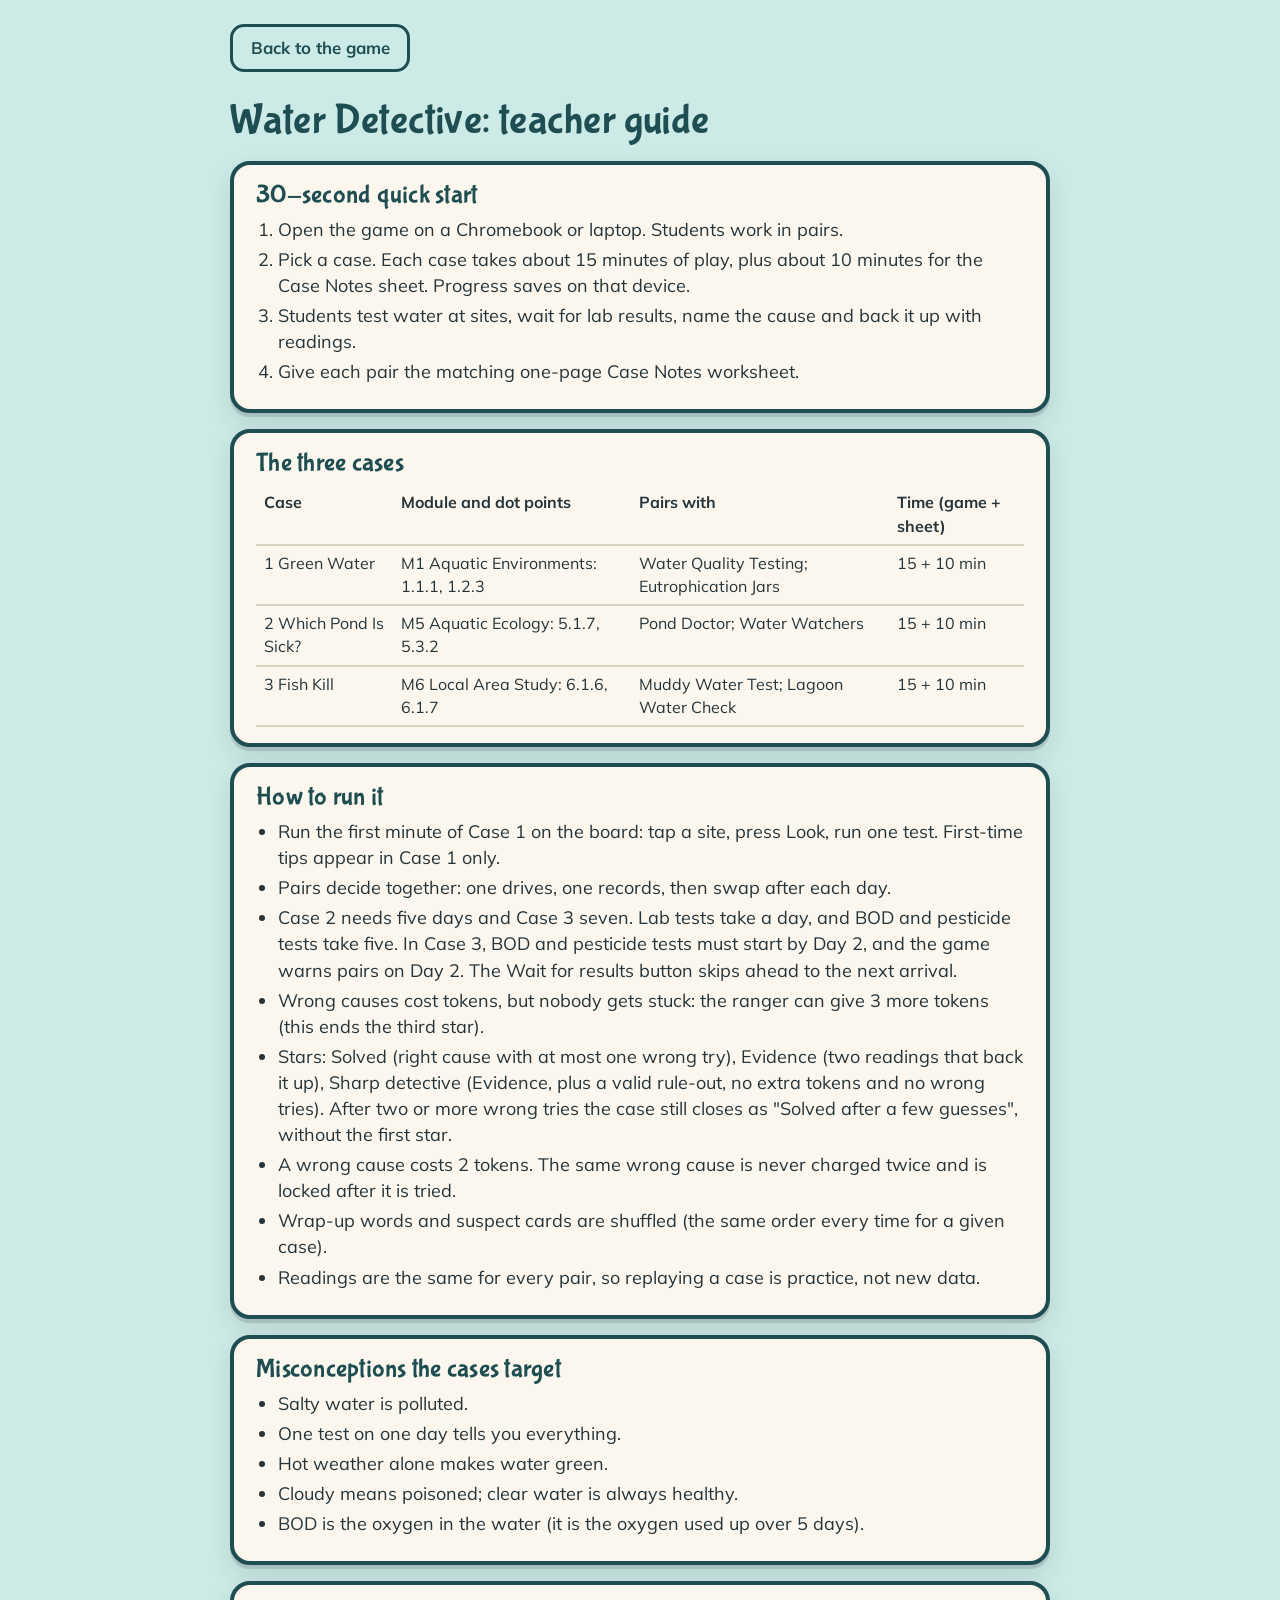
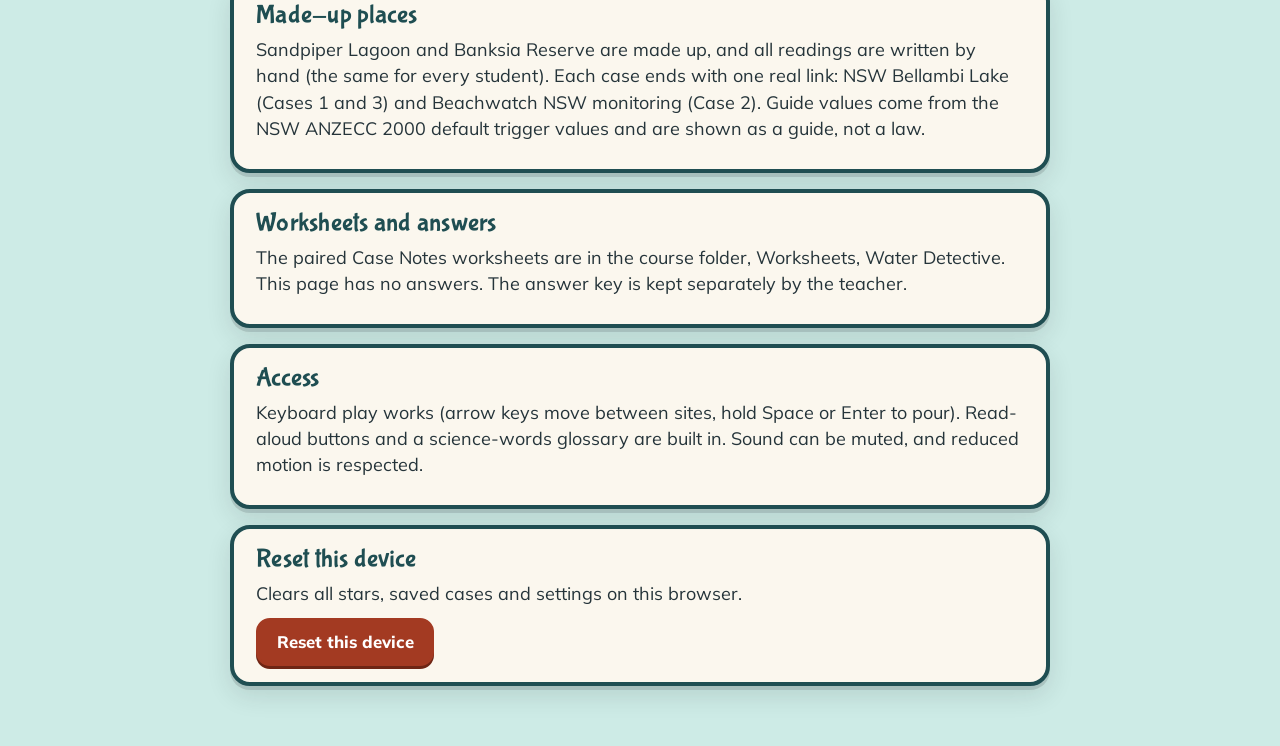
==== commit 4155b4da: "Fix round: map story layer, new star rules, results card, save-to-notebook, anchored coach, table no" ====
--- a/teacher.html
+++ b/teacher.html
@@ -4,6 +4,7 @@
 <meta charset="utf-8">
 <meta name="viewport" content="width=device-width, initial-scale=1">
 <title>Water Detective: teacher guide</title>
+<link rel="icon" href="data:image/svg+xml,%3Csvg xmlns='http://www.w3.org/2000/svg' viewBox='0 0 80 80'%3E%3Cpath d='M34 8C34 8 14 30 14 44a20 20 0 0 0 40 0C54 30 34 8 34 8Z' fill='%236DBBE6' stroke='%231F4E52' stroke-width='4'/%3E%3C/svg%3E">
 <link rel="stylesheet" href="styles.css">
 <style>
   .tg { max-width: 860px; margin: 0 auto; padding: 24px 20px 60px; display: flex; flex-direction: column; gap: 16px; }
@@ -19,20 +20,23 @@
   <h1>Water Detective: teacher guide</h1>
   <section><h2>30-second quick start</h2>
     <ol><li>Open the game on a Chromebook or laptop. Students work in pairs.</li>
-    <li>Pick a case. Each takes 20 to 25 minutes. Progress saves on that device.</li>
+    <li>Pick a case. Each case takes about 15 minutes of play, plus about 10 minutes for the Case Notes sheet. Progress saves on that device.</li>
     <li>Students test water at sites, wait for lab results, name the cause and back it up with readings.</li>
     <li>Give each pair the matching one-page Case Notes worksheet.</li></ol></section>
   <section><h2>The three cases</h2>
-    <table><thead><tr><th>Case</th><th>Module and dot points</th><th>Pairs with</th><th>Time</th></tr></thead><tbody>
-    <tr><td>1 Green Water</td><td>M1 Aquatic Environments: 1.1.1, 1.2.3</td><td>Water Quality Testing; Eutrophication Jars</td><td>20 to 25 min</td></tr>
-    <tr><td>2 Which Pond Is Sick?</td><td>M5 Aquatic Ecology: 5.1.7, 5.3.2</td><td>Pond Doctor; Water Watchers</td><td>25 min</td></tr>
-    <tr><td>3 Fish Kill</td><td>M6 Local Area Study: 6.1.6, 6.1.7</td><td>Muddy Water Test; Lagoon Water Check</td><td>25 min</td></tr></tbody></table></section>
+    <table><thead><tr><th>Case</th><th>Module and dot points</th><th>Pairs with</th><th>Time (game + sheet)</th></tr></thead><tbody>
+    <tr><td>1 Green Water</td><td>M1 Aquatic Environments: 1.1.1, 1.2.3</td><td>Water Quality Testing; Eutrophication Jars</td><td>15 + 10 min</td></tr>
+    <tr><td>2 Which Pond Is Sick?</td><td>M5 Aquatic Ecology: 5.1.7, 5.3.2</td><td>Pond Doctor; Water Watchers</td><td>15 + 10 min</td></tr>
+    <tr><td>3 Fish Kill</td><td>M6 Local Area Study: 6.1.6, 6.1.7</td><td>Muddy Water Test; Lagoon Water Check</td><td>15 + 10 min</td></tr></tbody></table></section>
   <section><h2>How to run it</h2>
     <ul><li>Run the first minute of Case 1 on the board: tap a site, press Look, run one test. First-time tips appear in Case 1 only.</li>
     <li>Pairs decide together: one drives, one records, then swap after each day.</li>
-    <li>Case 2 needs five days and Case 3 seven. Lab tests take a day, and BOD and pesticide tests take five. Remind pairs to plan ahead.</li>
+    <li>Case 2 needs five days and Case 3 seven. Lab tests take a day, and BOD and pesticide tests take five. In Case 3, BOD and pesticide tests must start by Day 2, and the game warns pairs on Day 2. The Wait for results button skips ahead to the next arrival.</li>
     <li>Wrong causes cost tokens, but nobody gets stuck: the ranger can give 3 more tokens (this ends the third star).</li>
-    <li>Stars: Solved (right cause), Evidence (two readings that back it up), Sharp detective (rule out a suspect, no extra tokens, at most one wrong cause).</li></ul></section>
+    <li>Stars: Solved (right cause with at most one wrong try), Evidence (two readings that back it up), Sharp detective (Evidence, plus a valid rule-out, no extra tokens and no wrong tries). After two or more wrong tries the case still closes as "Solved after a few guesses", without the first star.</li>
+    <li>A wrong cause costs 2 tokens. The same wrong cause is never charged twice and is locked after it is tried.</li>
+    <li>Wrap-up words and suspect cards are shuffled (the same order every time for a given case).</li>
+    <li>Readings are the same for every pair, so replaying a case is practice, not new data.</li></ul></section>
   <section><h2>Misconceptions the cases target</h2>
     <ul><li>Salty water is polluted.</li><li>One test on one day tells you everything.</li><li>Hot weather alone makes water green.</li>
     <li>Cloudy means poisoned; clear water is always healthy.</li><li>BOD is the oxygen in the water (it is the oxygen used up over 5 days).</li></ul></section>
--- a/styles.css
+++ b/styles.css
@@ -220,7 +220,7 @@
 .inv-main { display: grid; grid-template-columns: 62% 38%; height: calc(100vh - 64px); min-height: 0; }
 .map-col { display: flex; flex-direction: column; gap: 8px; padding: 10px 8px 10px 14px; min-width: 0; min-height: 0; position: relative; }
 .map-wrap { position: relative; flex: 0 0 auto; display: flex; justify-content: center; align-items: flex-start; }
-.mapbox { position: relative; width: 100%; max-width: calc((100vh - 64px - 140px) * 1.5625); aspect-ratio: 1000 / 640; border: 4px solid var(--ink); border-radius: 22px; overflow: hidden; background: #BFE3F2; box-shadow: var(--shadow); }
+.mapbox { position: relative; width: 100%; max-width: calc((100vh - 64px - 190px) * 1.5625); aspect-ratio: 1000 / 640; border: 4px solid var(--ink); border-radius: 22px; overflow: hidden; background: #BFE3F2; box-shadow: var(--shadow); }
 .map-svg { position: absolute; inset: 0; width: 100%; height: 100%; display: block; }
 .map-tint { position: absolute; inset: 0; pointer-events: none; transition: background .8s; mix-blend-mode: multiply; }
 .pins { position: absolute; inset: 0; }
@@ -240,15 +240,14 @@
 .pin:focus-visible .pin-badge { box-shadow: 0 0 0 4px #fff, 0 0 0 8px var(--focus); }
 .map-wipe { position: absolute; inset: 0; pointer-events: none; display: flex; align-items: center; justify-content: center; background: linear-gradient(90deg, transparent, rgba(31,78,82,.88) 30%, rgba(31,78,82,.88) 70%, transparent); opacity: 0; transform: translateX(-100%); }
 .map-wipe.go { animation: wipe .9s ease-in-out; }
+.map-wipe.hold { opacity: 1; transform: none; }
 .wipe-day { font-family: var(--head); font-size: 4rem; color: #fff; text-shadow: 3px 3px 0 var(--pop2); }
-.coach-host { position: absolute; z-index: 15; bottom: 14px; left: 14px; right: 14px; display: flex; justify-content: center; pointer-events: none; }
-#coach { pointer-events: auto; display: flex; align-items: center; gap: 10px; background: #FFF6D6; border: 4px solid var(--ink); border-radius: 18px; padding: 8px 12px; box-shadow: var(--shadow); max-width: 640px; font-weight: 700; font-size: 1.05rem; animation: pop-in .35s ease-out; }
+
 .cstep { flex: none; background: var(--ink); color: #fff; border-radius: 999px; padding: 0 10px; font-weight: 800; font-size: .9rem; }
-#coach .btn { min-height: 44px; padding: .3rem .8rem; font-size: .95rem; }
 .coach-target { animation: coach-pulse 1.3s ease-in-out infinite; border-radius: 14px; }
-.pins.coach-target { animation: none; }
-.pins.coach-target .pin:not(.sel) .pin-badge { animation: coach-badge 1.3s ease-in-out infinite; }
-.tray { background: var(--paper); border: 4px solid var(--ink); border-radius: 18px; padding: 8px 12px; display: flex; flex-direction: column; gap: 6px; max-width: calc((100vh - 64px - 140px) * 1.5625); width: 100%; margin: 0 auto; }
+.pin.coach-target { animation: none; }
+.pin.coach-target .pin-badge { animation: coach-badge 1.3s ease-in-out infinite; }
+.tray { background: var(--paper); border: 4px solid var(--ink); border-radius: 18px; padding: 8px 12px; display: flex; flex-direction: column; gap: 6px; max-width: calc((100vh - 64px - 190px) * 1.5625); width: 100%; margin: 0 auto; }
 .tray-row { display: flex; align-items: center; justify-content: space-between; gap: 12px; }
 .tray-wx { display: flex; align-items: center; gap: 10px; font-weight: 700; min-width: 0; }
 .wx-text { font-size: 1.02rem; line-height: 1.2; }
@@ -323,7 +322,8 @@
 .board { width: 100%; max-width: 1180px; margin: 0 auto; padding: 16px 20px 110px; display: flex; flex-direction: column; gap: 14px; }
 .board-intro { display: flex; flex-wrap: wrap; gap: 12px; align-items: center; justify-content: space-between; }
 .board-intro .lead { margin: 0; font-size: 1.3rem; }
-.board-cols { display: grid; grid-template-columns: minmax(0, 1.1fr) minmax(0, 1fr); gap: 18px; align-items: start; }
+.board-cols { display: grid; grid-template-columns: minmax(0, 1.1fr) minmax(0, 1fr); grid-template-areas: 'l r' 'low r'; gap: 18px; align-items: start; }
+.col.left { grid-area: l; } .col.right { grid-area: r; } .col.low { grid-area: low; }
 .board-cols.locked { opacity: .55; pointer-events: none; }
 .col { display: flex; flex-direction: column; gap: 18px; min-width: 0; }
 .step { background: var(--paper); border: 4px solid var(--ink); border-radius: 20px; padding: 14px 16px 16px; box-shadow: var(--shadow); display: flex; flex-direction: column; gap: 10px; }
@@ -381,7 +381,7 @@
 .rc-line { margin: 0; text-align: center; font-family: var(--head); font-size: 1.5rem; color: var(--ink); }
 .rc-actions { display: flex; gap: 12px; flex-wrap: wrap; justify-content: center; }
 
-#toast { position: fixed; left: 50%; bottom: 22px; transform: translate(-50%, 30px); opacity: 0; z-index: 200; max-width: min(640px, calc(100vw - 24px)); padding: 12px 20px; background: var(--ink); color: #fff; border-radius: 16px; font-weight: 700; box-shadow: 0 8px 24px rgba(0,0,0,.3); pointer-events: none; transition: opacity .2s, transform .2s; }
+#toast { position: fixed; left: 50%; bottom: 22px; transform: translate(-50%, 30px); opacity: 0; z-index: 90; max-width: min(640px, calc(100vw - 24px)); padding: 12px 20px; background: var(--ink); color: #fff; border-radius: 16px; font-weight: 700; box-shadow: 0 8px 24px rgba(0,0,0,.3); pointer-events: none; transition: opacity .2s, transform .2s; }
 #toast.show { opacity: 1; transform: translate(-50%, 0); }
 #toast.warn { background: #7A3B00; }
 
@@ -407,9 +407,8 @@
 @media (max-width: 1100px) {
   .tb-btn .lbl { display: none; } .tb-btn { padding: .35rem; min-width: 46px; }
   .tool-grid { grid-template-columns: minmax(0, 1fr); }
-  .board-cols { display: flex; flex-direction: column; gap: 18px; }
-  .col { display: contents; }
-  .step.ev { order: 2; } .step.ro { order: 3; }
+  .board-cols { grid-template-columns: minmax(0, 1fr); grid-template-areas: none; }
+  .col.left, .col.right, .col.low { grid-area: auto; grid-row: auto; }
 }
 @media (max-width: 899px) {
   body { font-size: 18px; }
@@ -427,7 +426,6 @@
   .kit-grid { grid-template-columns: 1fr 1fr; }
   .stars { grid-template-columns: 1fr; }
   .star-slot { flex-direction: row; text-align: left; gap: 12px; flex-wrap: wrap; }
-  .coach-host { position: static; margin-top: 8px; width: 100%; }
   .map-wrap { display: block; }
 }
 @media (max-width: 600px) {
@@ -444,8 +442,6 @@
   .drops { gap: 0; }
   .tb-btn, .topbar .icon-btn { min-width: 44px; width: 44px; min-height: 44px; padding: 0; }
   .tool-grid { grid-template-columns: minmax(0, 1fr); }
-  #coach { flex-wrap: wrap; max-width: 100%; width: 100%; font-size: 1rem; }
-  .coach-host { width: 100%; }
   .call-row { flex-direction: column; align-items: flex-start; }
   .bubble::before { display: none; }
   .bubble, .bubble .say { font-size: 1.15rem; }
@@ -482,3 +478,113 @@
   .rc-stars, .rc-line { color: #000; }
   .rc-mod { background: #000; }
 }
+
+/* ─── fix round: contrast, coach, results, table notebook, board states */
+.btn.danger { color: #fff; }
+.pin-here { background: var(--ink); color: #fff; }
+.badge { background: var(--ink); color: #fff; border-color: #fff; }
+.nb-new { background: #9A3412; }
+.t-why { color: #8C2B14; font-size: .85rem; }
+.t-lab { color: #26343A; }
+.tool.disabled { opacity: 1; background: #ECE7DA; color: #4A585E; border-color: #6B7A80; }
+.tool.disabled .t-name { color: #4A585E; }
+.t-note { grid-column: 2; font-size: .82rem; color: #4A585E; font-weight: 700; line-height: 1.15; }
+.t-note.last { color: #7A3B00; background: #FFEFC9; border-radius: 6px; padding: 0 4px; }
+.tray-btns { display: flex; gap: 8px; align-items: center; flex-wrap: wrap; justify-content: flex-end; }
+.tray-banner { margin: 0; padding: 4px 12px; background: #FFEFC9; border: 3px solid #7A3B00; border-radius: 12px; color: #5C2C00; font-weight: 800; }
+.btn.look.pulse { animation: glow 1.2s ease-in-out infinite; }
+.look-text.again { background: #fff; border-style: dashed; font-weight: 700; color: var(--ink); }
+.topup { position: sticky; bottom: 0; z-index: 3; }
+
+#coach { position: fixed; z-index: 60; width: max-content; max-width: 380px; display: flex; flex-direction: column; gap: 8px; background: #FFF6D6; border: 4px solid var(--ink); border-radius: 18px; padding: 10px 14px; box-shadow: var(--shadow); font-weight: 700; font-size: 1.05rem; animation: pop-in .3s ease-out; }
+#coach .ctop { display: flex; gap: 10px; align-items: flex-start; }
+#coach .cbtns { display: flex; gap: 8px; justify-content: flex-end; }
+#coach .btn { min-height: 44px; padding: .25rem .8rem; font-size: .95rem; }
+.carrow { position: absolute; width: 18px; height: 18px; background: #FFF6D6; border: 4px solid var(--ink); transform: rotate(45deg); }
+#coach[data-side="below"] .carrow { top: -12px; border-right: 0; border-bottom: 0; }
+#coach[data-side="above"] .carrow { bottom: -12px; border-left: 0; border-top: 0; }
+#coach[data-side="left"] .carrow { right: -12px; border-left: 0; border-bottom: 0; }
+.coach-target { outline: 4px solid var(--pop2); outline-offset: 3px; border-radius: 14px; }
+
+.results-dlg .dlg-body { gap: 10px; }
+.res-card { background: #fff; border: 3px solid var(--ink); border-radius: 14px; padding: 10px 14px; display: flex; flex-direction: column; gap: 6px; }
+.res-card h3 small { font-family: var(--body); font-size: .9rem; color: var(--muted); }
+.res-list { list-style: none; margin: 0; padding: 0; display: grid; gap: 4px; }
+.res-list li { display: flex; justify-content: space-between; gap: 12px; font-size: 1.15rem; }
+.res-list b { font-size: 1.4rem; color: var(--ink); font-variant-numeric: tabular-nums; }
+.eq { display: flex; flex-wrap: wrap; align-items: flex-end; gap: 12px; margin: 0; font-variant-numeric: tabular-nums; }
+.eq span { display: flex; flex-direction: column; align-items: center; padding: 6px 14px; border: 3px solid var(--ink); border-radius: 12px; background: var(--paper); }
+.eq span small { font-weight: 800; color: var(--muted); }
+.eq b { font-size: 2rem; line-height: 1.1; color: var(--ink); }
+.eq i { font-style: normal; font-size: 2.2rem; font-weight: 800; padding-bottom: 6px; }
+.eq .big { background: #FFEFC9; }
+.eq .big b { font-size: 2.4rem; }
+.eq-one { margin: 0; font-size: 1.3rem; }
+
+.bench-save { display: flex; justify-content: center; margin-top: 4px; }
+.bench-save .btn { min-width: 260px; }
+.strip-ui .btn { min-height: 44px; }
+
+.nb-looks { list-style: none; margin: 0; padding: 0; display: grid; gap: 4px; }
+.nb-looks li { display: flex; gap: 8px; align-items: flex-start; font-size: .95rem; line-height: 1.3; padding: 4px 8px; background: #FFF6D6; border-radius: 10px; }
+.nb-looks li.fresh { box-shadow: 0 0 0 3px var(--pop); }
+.nb-looks .nb-day { flex: none; }
+.nb-table { width: 100%; border-collapse: collapse; background: #fff; border: 3px solid var(--ink); border-radius: 10px; overflow: hidden; font-size: 1rem; }
+.nb-table th, .nb-table td { padding: 5px 8px; border-bottom: 2px solid #E3DCCB; text-align: right; font-variant-numeric: tabular-nums; }
+.nb-table thead th { background: var(--bg); color: var(--ink); font-size: .9rem; }
+.nb-table th[scope="row"] { text-align: left; font-weight: 800; }
+.nb-table th small { font-weight: 700; color: var(--muted); }
+.nb-table td { font-weight: 800; color: var(--ink); font-size: 1.1rem; }
+.nb-table td.none { color: #8A969B; font-weight: 400; }
+.nb-table td.fresh { background: #FFE9DE; }
+.nb-table td.high, .nb-table td.low { color: var(--bad); background: var(--badbg); }
+.nb-table td.ok { color: var(--good); }
+.nb-table tr:last-child th, .nb-table tr:last-child td { border-bottom: 0; }
+.nb-bod { margin: 0; padding: 6px 10px; background: #FFEFC9; border-radius: 10px; font-size: .95rem; }
+
+.suspect.tried { opacity: .6; background: #EFEAE0; border-style: dashed; cursor: not-allowed; }
+.suspect.tried strong { text-decoration: line-through; }
+.tried-tag { display: none; align-items: center; gap: 4px; color: var(--bad); font-weight: 800; font-size: .9rem; }
+.suspect.tried .tried-tag { display: inline-flex; }
+.star-line { list-style: none; margin: 0; padding: 0; display: grid; grid-template-columns: repeat(3, 1fr); gap: 8px; }
+.star-line li { display: flex; gap: 8px; align-items: flex-start; padding: 6px 10px; border: 3px solid var(--ink); border-radius: 12px; background: #fff; }
+.star-line li.off { background: #F3EFE4; }
+.star-line small { display: block; font-size: .85rem; color: var(--muted); line-height: 1.2; }
+.fb.model li em { color: var(--bad); font-style: normal; font-weight: 800; }
+.fb li.weak .fb-ico { background: #B07400; color: #fff; }
+.wrong-dlg .dlg-panel { border-color: var(--bad); }
+.wrong-dlg h2 { color: var(--bad); }
+.board-intro h1 { font-size: 2.2rem; }
+.tokens-left { margin: 0; font-weight: 700; color: var(--muted); }
+#res-h:focus { outline: none; }
+.result { scroll-margin-bottom: 120px; }
+
+@media (max-width: 1100px) { .star-line { grid-template-columns: 1fr; } }
+@media (max-width: 899px) {
+  .tool { min-height: 60px; padding: 6px 8px; }
+  .mapbox { border-radius: 16px; }
+}
+@media (max-width: 600px) {
+  .tool-grid { grid-template-columns: repeat(2, minmax(0, 1fr)); }
+  .tool { grid-template-columns: 30px 1fr; min-height: 54px; }
+  .t-ico .ico { width: 28px; height: 28px; }
+  .t-name { font-size: .92rem; }
+  .tray { padding: 6px 10px; }
+  .tray-wait { display: none; }
+  .tray-wait:has(.wait-chip) { display: flex; }
+  .tray-row { flex-direction: column; align-items: stretch; gap: 4px; }
+  .tray-btns .btn { flex: 1; min-height: 44px; }
+  #coach { max-width: calc(100vw - 16px); font-size: 1rem; }
+  .eq b { font-size: 1.5rem; } .eq .big b { font-size: 1.8rem; }
+  .nb-table th, .nb-table td { padding: 4px 5px; }
+}
+@media (max-width: 600px) {
+  .topbar .tb-case { display: none; }
+  .tb-title { flex: 1 1 100px; min-width: 100px; }
+  .tb-name { white-space: normal; line-height: 1.05; font-size: 1.2rem; }
+  .tb-day .wx { display: none; }
+  .tb-day { padding: 2px 10px; }
+  .drop .ico { width: 14px; height: 14px; }
+  .tb-tokens { padding: 2px 8px; gap: 6px; }
+}
+.t-cost { flex-wrap: wrap; } .t-lab { white-space: nowrap; font-size: .8rem; }
